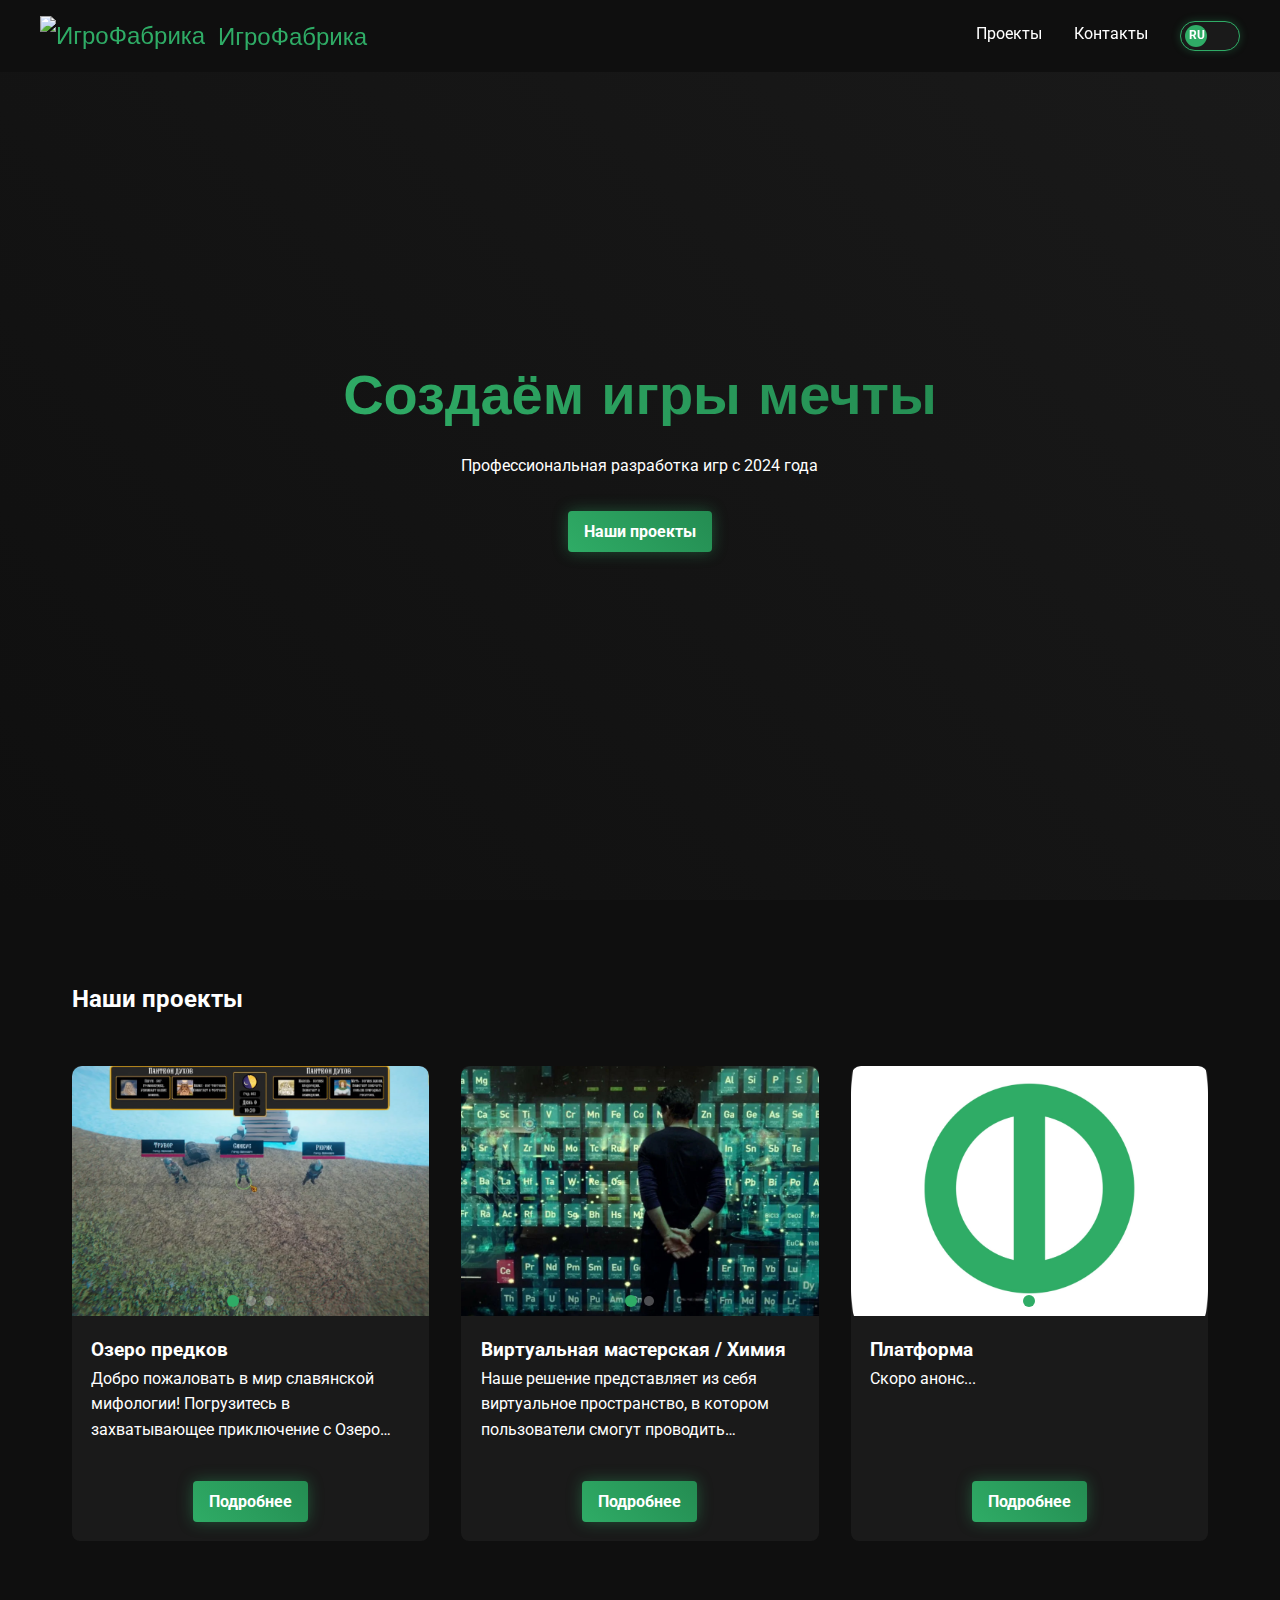
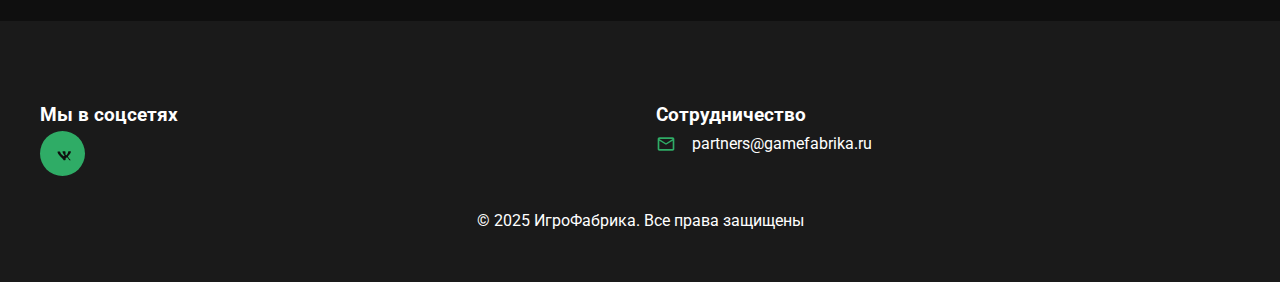
==== index.html @ 9f24ada5 "Настройка страницы подробнее о проектах" ====
<!DOCTYPE html>
<html lang="ru" data-theme="dark">
<head>
    <meta charset="UTF-8">
    <meta name="viewport" content="width=device-width, initial-scale=1.0">
    <link rel="icon" href="assets/LogoRounded.png">
    <title>ИгроФабрика</title>
    <link href="https://fonts.googleapis.com/css2?family=Orbitron:wght@400;700&family=Roboto:wght@300;400;700&display=swap" rel="stylesheet">
    <link rel="stylesheet" href="css/styles.css">
    <link rel="stylesheet" href="css/footer.css">
    <link rel="stylesheet" href="css/vk-frame.css">
    <link rel="stylesheet" href="css/projects.css">
</head>
<body>
    <nav class="navbar">
        <div class="nav-content">
            <a href="#" class="logo">
                <img src="assets/logo.png" alt="ИгроФабрика" class="logo-img noselect">
                <span data-i18n="logoText" class="noselect">ИгроФабрика</span>
            </a>
            <div class="controls">
                <div class="controls">
                      
                    <div class="nav-links">
                        <a href="#projects" data-i18n="projects" class="noselect">Проекты</a>
                        <!-- <a href="#about" data-i18n="about" class="noselect">О нас</a> -->
                        <a href="#contact" data-i18n="contact" class="noselect">Контакты</a>
                        <div class="switch-container">
                            <label class="theme-switch" style= "display: none;">
                                <input type="checkbox" id="themeToggle">
                                <span class="slider round">
                                    <span class="icon sun">☀️</span>
                                    <span class="icon moon">🌙</span>
                                </span>
                            </label>
                            
                            <label class="lang-switch">
                                <input type="checkbox" id="langToggle">
                                <span class="slider round">
                                    <span class="lang-ru noselect">RU</span>
                                    <span class="lang-en noselect">EN</span>
                                </span>
                            </label>
                        </div>
                    </div>
                   
                  
                </div>
            </div>
        </div>
    </nav>

    <section class="hero">
        <div class="hero-content">
            <h1 data-i18n="heroTitle">Создаём игры мечты</h1>
            <p data-i18n="heroSubtitle"></p>
            <a href="#projects" class="btn" style="margin-top: 2rem;" data-i18n="viewProjects">Наши проекты</a>
        </div>
    </section>

    <section class="section" id="projects">
        <h2 data-i18n="ourProjects">Наши проекты</h2>
        <div class="projects-grid">
            <!-- <div class="project-card">
                <img src="./assets/Logo.png" alt="Game 1" class="project-image">
                <div class="project-info">
                    <h3>Тайны Волшебного Леса</h3>
                    <p>Приключенческая RPG в мире магии и древних артефактов</p>
                    <a href="project.html" class="btn">Подробнее</a>
                </div>
            </div>
            <div class="project-card">
                <img src="./assets/Logo.png" alt="Game 2" class="project-image">
                <div class="project-info">
                    <h3>Космические Рейнджеры</h3>
                    <p>Экшен с элементами стратегии в открытом космосе</p>
                    <a href="project.html" class="btn">Подробнее</a>
                </div>
            </div> -->
        </div>
    </section>

<!-- 
    <section class="section" id="about">
        <h2 data-i18n="about">О нас</h2>
        <p data-i18n="aboutText">ИгроФабрика - современная студия разработки...</p>
    </section> -->


    <footer id="contact">
        <div class="footer-content">
            <div class="footer-section">
                <h3 data-i18n="socialTitle">Социальные сети</h3>
                <div class="social-grid">
                    <a href="https://vk.com/gamefabricstudio" target="_blank" class="social-link">
                        <svg class="social-icon" viewBox="0 0 24 24">
                            <path d="M12.7 18.3H13.8C13.8 18.3 14.2 18.3 14.4 18.1C14.5 18 14.6 17.7 14.6 17.4C14.6 17 14.6 16.6 14.7 16.3C14.8 16 15 15.8 15.2 15.7C15.4 15.6 15.7 15.6 15.9 15.6C16.3 15.6 16.6 15.7 16.8 15.9C17 16.1 17.2 16.4 17.3 16.7L18.4 18.3H19.8L18.2 16.4C17.7 15.7 17.3 15.2 17 14.7C16.9 14.5 17 14.3 17.2 14.1C17.8 13.5 18.4 12.8 18.9 12.1C19.4 11.4 19.8 10.7 19.9 10C20 9.6 19.8 9.3 19.4 9.3H17.8C17.6 9.3 17.4 9.4 17.3 9.6C17.2 9.8 17.1 10 17.1 10.2C17 10.6 16.8 11.2 16.5 11.7C16.2 12.2 15.9 12.6 15.6 12.9C15.4 13.1 15.1 13.2 14.9 13.1C14.8 13.1 14.7 13 14.6 12.9C14.5 12.8 14.5 12.7 14.5 12.6V10.1C14.5 9.7 14.3 9.3 13.9 9.3H11.9C11.7 9.3 11.5 9.5 11.5 9.7C11.5 10 11.6 10.3 11.7 10.6C12 11.5 12.6 12.3 13.1 13.1C13.3 13.4 13.5 13.6 13.5 13.8C13.5 13.9 13.4 14 13.3 14.1C13.2 14.2 13 14.2 12.9 14.2C12.3 14.1 11.4 13.5 10.7 12.6C9.9 11.6 9.4 10.6 9.3 10.2C9.3 10 9.2 9.8 9 9.7C8.9 9.6 8.7 9.5 8.5 9.5H7C6.6 9.5 6.4 9.8 6.5 10.1C6.6 10.9 7.4 12.4 8.9 14.1C10.5 15.9 12.1 16.8 12.7 18.3Z"/>
                        </svg>
                    </a>
                    
                    <!-- <a href="https://t.me" target="_blank" class="social-link">
                        <svg class="social-icon" viewBox="0 0 24 24">
                            <path d="M9.78 18.65L10.06 14.42L17.74 7.5C18.08 7.19 17.67 7.04 17.22 7.31L7.74 13.3L3.64 12C2.76 11.75 2.75 11.14 3.84 10.7L19.81 4.54C20.54 4.21 21.24 4.72 20.96 5.84L18.24 18.65C18.05 19.56 17.5 19.78 16.74 19.36L12.6 16.3L10.61 18.23C10.38 18.46 10.19 18.65 9.78 18.65Z"/>
                        </svg>
                    </a>
    
                    <a href="https://youtube.com" target="_blank" class="social-link">
                        <svg class="social-icon" viewBox="0 0 24 24">
                            <path d="M10 16.5L16 12L10 7.5V16.5M12 2C17.5 2 22 6.5 22 12C22 17.5 17.5 22 12 22C6.5 22 2 17.5 2 12C2 6.5 6.5 2 12 2Z"/>
                        </svg>
                    </a> -->
                </div>
            </div>
    
            <div class="footer-section">
                <h3 data-i18n="cooperation">Сотрудничество</h3>
                <div class="contact-info">
                    <div class="contact-item">
                        <svg class="contact-icon" viewBox="0 0 24 24">
                            <path d="M22 6C22 4.9 21.1 4 20 4H4C2.9 4 2 4.9 2 6V18C2 19.1 2.9 20 4 20H20C21.1 20 22 19.1 22 18V6M20 6L12 11L4 6H20M20 18H4V8L12 13L20 8V18Z"/>
                        </svg>
                        <a href="mailto:partners@gamefabrika.ru" class="contact-link">partners@gamefabrika.ru</a>
                    </div>
                    
                    <!-- <div class="contact-item">
                        <svg class="contact-icon" viewBox="0 0 24 24">
                            <path d="M6.62 10.79C8.06 13.62 10.38 15.94 13.21 17.38L15.41 15.18C15.69 14.9 16.08 14.82 16.43 14.93C17.55 15.3 18.75 15.5 20 15.5C20.55 15.5 21 15.95 21 16.5V20C21 20.55 20.55 21 20 21C10.61 21 3 13.39 3 4C3 3.45 3.45 3 4 3H7.5C8.05 3 8.5 3.45 8.5 4C8.5 5.25 8.7 6.45 9.07 7.57C9.18 7.92 9.1 8.31 8.82 8.59L6.62 10.79Z"/>
                        </svg>
                        <a href="tel:+78005553535" class="contact-link">+7 (800) 555-35-35</a>
                    </div> -->
                </div>
            </div>
    
            <!-- <div class="footer-section">
                <h3 data-i18n="linksTitle">Полезное</h3>
                <nav class="footer-nav">
                    <a href="/careers" data-i18n="linkCareers">Вакансии</a>
                    <a href="/docs" data-i18n="linkDocs">Документация</a>
                    <a href="/press" data-i18n="linkPress">Пресс-центр</a>
                </nav>
            </div> -->
        </div>
    
        <div class="footer-bottom">
            <p data-i18n="copyright">© 2023 ИгроФабрика. Все права защищены</p>
        </div>
    </footer>

    <script src="js/script.js"></script>
    <script src="js/project.js"></script>
</body>
</html>
---- css/styles.css ----
:root {
    --primary-color: #2fac66;
    --primary-dark: #248c52;
    --text-color: #ffffff;
    --bg-color: #0f0f0f;
    --section-bg: #1a1a1a;
}

[data-theme="light"] {
    --text-color: #0f0f0f;
    --bg-color: #ffffff;
    --section-bg: #f5f5f5;
}

* {
    margin: 0;
    padding: 0;
    box-sizing: border-box;
}

body {
    font-family: 'Roboto', sans-serif;
    background-color: var(--bg-color);
    color: var(--text-color);
    line-height: 1.6;
    transition: background-color 0.3s, color 0.3s;
}

.navbar {
    position: fixed;
    top: 0;
    width: 100%;
    background: rgba(15, 15, 15, 0.95);
    padding: 1rem 2rem;
    z-index: 1000;
    backdrop-filter: blur(10px);
}

[data-theme="light"] .navbar {
    background: rgba(255, 255, 255, 0.95);
}

.nav-content {
    max-width: 1200px;
    margin: 0 auto;
    display: flex;
    justify-content: space-between;
    align-items: center;
}

* {
    margin: 0;
    padding: 0;
    box-sizing: border-box;
}

body {
    font-family: 'Roboto', sans-serif;
    background-color: #0f0f0f;
    color: #ffffff;
    line-height: 1.6;
}

.navbar {
    position: fixed;
    top: 0;
    width: 100%;
    background: rgba(15, 15, 15, 0.95);
    padding: 1rem 2rem;
    z-index: 1000;
    backdrop-filter: blur(10px);
}

.nav-content {
    max-width: 1200px;
    margin: 0 auto;
    display: flex;
    justify-content: space-between;
    align-items: center;
}

.logo {
    font-family: 'Orbitron', sans-serif;
    font-size: 1.5rem;
    color: #2fac66;
    text-decoration: none;
    display: flex;
    align-items: center;
    gap: 0.8rem;
}

.logo img {
    height: 40px;
}

.nav-links {
    display: flex;
    gap: 2rem;
}

.nav-links a {
    color: #ffffff;
    text-decoration: none;
    transition: color 0.3s;
}

.nav-links a:hover {
    color: #2fac66;
}

.hero {
    height: 100vh;
    display: flex;
    align-items: center;
    justify-content: center;
    text-align: center;
    background: linear-gradient(45deg, #0f0f0f 0%, #1a1a1a 100%);
    padding: 0 2rem;
}

.hero-content {
    max-width: 800px;
}

h1 {
    font-family: 'Orbitron', sans-serif;
    font-size: 3.5rem;
    margin-bottom: 1rem;
    background: linear-gradient(45deg, #2fac66, #248c52);
    -webkit-background-clip: text;
    -webkit-text-fill-color: transparent;
}

.section {
    padding: 5rem 2rem;
    max-width: 1200px;
    margin: 0 auto;
}

.btn {
    display: inline-block;
    padding: 0.8rem 1.5rem;
    background: linear-gradient(45deg, #2fac66, #248c52);
    color: #000;
    text-decoration: none;
    border-radius: 5px;
    font-weight: bold;
    transition: transform 0.3s;
}

.btn:hover {
    transform: scale(1.05);
}

.noselect {
    -webkit-touch-callout: none; /* iOS Safari */
      -webkit-user-select: none; /* Safari */
       -khtml-user-select: none; /* Konqueror HTML */
         -moz-user-select: none; /* Old versions of Firefox */
          -ms-user-select: none; /* Internet Explorer/Edge */
              user-select: none; /* Non-prefixed version, currently
                                    supported by Chrome, Edge, Opera and Firefox */
  }

@media (max-width: 768px) {
    .nav-links {
        display: none;
    }

    h1 {
        font-size: 2.5rem;
    }

    .section {
        padding: 3rem 1rem;
    }

    .logo {
        font-size: 1.2rem;
    }
    
    .logo img {
        height: 30px;
    }
}
/* Стили для переключателей */
.switch-container {
    display: flex;
    gap: 15px;
    align-items: center;
}

.theme-switch, .lang-switch {
    position: relative;
    display: inline-block;
    width: 60px;
    height: 30px;
}

.theme-switch input, .lang-switch input {
    opacity: 0;
    width: 0;
    height: 0;
}

.slider {
    position: absolute;
    cursor: pointer;
    top: 0;
    left: 0;
    right: 0;
    bottom: 0;
    background-color: var(--section-bg);
    transition: .4s;
    border: 1px solid var(--primary-color);
}

.slider:before {
    position: absolute;
    content: "";
    height: 22px;
    width: 22px;
    left: 4px;
    bottom: 3px;
    background-color: var(--primary-color);
    transition: .4s;
}

.slider.round {
    border-radius: 34px;
}

.slider.round:before {
    border-radius: 50%;
}

input:checked + .slider {
    background-color: var(--section-bg);
}

input:checked + .slider:before {
    transform: translateX(28px);
}

/* Иконки и текст внутри переключателей */
.theme-switch .icon {
    position: absolute;
    top: 50%;
    transform: translateY(-50%);
    font-size: 14px;
    transition: opacity 0.3s;
}

.sun { left: 6px; }
.moon { right: 6px; }
input:checked ~ .slider .sun { opacity: 0; }
input:not(:checked) ~ .slider .moon { opacity: 0; }

.lang-switch .lang-ru,
.lang-switch .lang-en {
    position: absolute;
    top: 50%;
    transform: translateY(-50%);
    font-size: 12px;
    font-weight: bold;
    transition: opacity 0.3s;
}

.lang-ru { left: 8px; }
.lang-en { right: 8px; }
input:checked ~ .slider .lang-ru { opacity: 0; }
input:not(:checked) ~ .slider .lang-en { opacity: 0; }



/* Добавьте эти стили в конец файла styles.css */

/* Свечение для основных кнопок */
.btn {
    box-shadow: 0 0 15px rgba(47, 172, 102, 0.4);
    transition: all 0.3s ease;
}

.btn:hover {
    box-shadow: 0 0 25px rgba(47, 172, 102, 0.6);
}

/* Свечение для переключателей */
.slider {
    box-shadow: 0 0 8px rgba(47, 172, 102, 0.3);
}

input:checked + .slider {
    box-shadow: 0 0 12px rgba(47, 172, 102, 0.5);
}

/* Анимация свечения */
@keyframes glow {
    0% { box-shadow: 0 0 10px rgba(47, 172, 102, 0.3); }
    50% { box-shadow: 0 0 20px rgba(47, 172, 102, 0.5); }
    100% { box-shadow: 0 0 10px rgba(47, 172, 102, 0.3); }
}

.theme-switch:hover .slider,
.lang-switch:hover .slider {
    animation: glow 1.5s infinite;
}
---- css/footer.css ----
.footer-content {
    display: grid;
    grid-template-columns: repeat(auto-fit, minmax(250px, 1fr));
    gap: 2rem;
    align-items: start;
    max-width: 1200px;
    margin: 0 auto;
    padding: 2rem 0;
}

.social-grid {
    display: grid;
    grid-template-columns: repeat(3, 1fr);
    gap: 1rem;
}

.social-link {
    display: flex;
    align-items: center;
    justify-content: center;
    width: 45px;
    height: 45px;
    border-radius: 50%;
    background: var(--primary-color);
    transition: all 0.3s;
}

.social-icon {
    width: 24px;
    height: 24px;
    fill: var(--bg-color);
}

.social-link:hover {
    transform: translateY(-3px);
    box-shadow: 0 5px 15px rgba(47, 172, 102, 0.4);
}

.contact-info {
    display: flex;
    flex-direction: column;
    gap: 1rem;
}

.contact-item {
    display: flex;
    align-items: center;
    gap: 1rem;
}

.contact-icon {
    width: 20px;
    height: 20px;
    flex-shrink: 0;
    fill: var(--primary-color);
}

.contact-link {
    color: var(--text-color);
    text-decoration: none;
    transition: color 0.3s;
}

.contact-link:hover {
    color: var(--primary-color);
}

.footer-nav {
    display: flex;
    flex-direction: column;
    gap: 0.8rem;
}

.footer-nav a {
    color: var(--text-color);
    text-decoration: none;
    transition: color 0.3s;
}

.footer-nav a:hover {
    color: var(--primary-color);
    padding-left: 5px;
}

footer {
    background: #1a1a1a;
    padding: 3rem 2rem;
    text-align: left;
}

.footer-bottom p {
    text-align: center;
}

@media (max-width: 768px) {
    .footer-content {
        grid-template-columns: 1fr;
        text-align: center;
    }
    
    .social-grid {
        justify-content: center;
    }
    
    .contact-item {
        justify-content: center;
    }
    
    .footer-nav {
        align-items: center;
    }
}
---- css/vk-frame.css ----
/* Добавьте в styles.css */
.vk-container {
    max-width: 1000px;
    margin: 0 auto;
    border-radius: 15px;
    overflow: hidden;
    box-shadow: 0 10px 30px rgba(47, 172, 102, 0.2);
}

.vk-frame {
    border: none;
    min-height: 400px;
    background: var(--bg-color);
}

@media (max-width: 768px) {
    .vk-container {
        border-radius: 10px;
        margin: 0 1rem;
    }
    
    .vk-frame {
        height: 500px;
    }
}
---- css/projects.css ----
.projects-grid {
    display: grid;
    grid-template-columns: repeat(auto-fit, minmax(350px, 1fr));
    gap: 2rem;
    margin-top: 3rem;
}

.project-card {
    background: #1a1a1a;
    border-radius: 10px;
    overflow: hidden;
    transition: transform 0.3s;
}

.project-card:hover {
    transform: translateY(-5px);
}

.project-image {
    width: 100%;
    height: 200px;
    object-fit: cover;
}





.project-card {
    display: flex;
    flex-direction: column;
    height: 100%; /* или фиксированная высота, если нужно */
    border-radius: 8px;
    overflow: hidden;
}

.mini-slider {
    flex: 0 0 auto; /* Не растягиваем слайдер */
}

.project-info {
    flex: 1; /* Растягиваем блок с информацией */
    padding: 1.2rem;
    overflow: hidden; /* Обрезаем текст, если он превышает высоту */
}

.project-info h3 {
    margin-top: 0;
}

.project-info p {
    margin: 0;
    display: -webkit-box;
    -webkit-line-clamp: 3; /* Ограничиваем количество строк */
    -webkit-box-orient: vertical;
    overflow: hidden;
    text-overflow: ellipsis;
    text-align: start;
}

.project-actions {
    flex: 0 0 auto; /* Не растягиваем блок с кнопкой */
    padding: 1.2rem;
    text-align: center;
}

.btn {
    display: inline-block;
    padding: 8px 16px;
    background-color: #007bff;
    color: white;
    text-decoration: none;
    border-radius: 4px;
}

/* .project-info {
    padding: 1.5rem;
}
.project-actions {
    padding: 1.5rem;
    margin-top: auto;
}

.project-info p{
    margin: 0;
    overflow: hidden;
    text-overflow: ellipsis;
    display: -webkit-box;
    -webkit-line-clamp: 4; 
    -webkit-box-orient: vertical;
} */




.mini-slider {
    position: relative;
    height: 250px;
    overflow: hidden;
    border-radius: 10px 10px 0 0;
}

.mini-slide {
    position: absolute;
    width: 100%;
    height: 100%;
    opacity: 0;
    transition: all 0.5s ease;
    transform: scale(0.95);
}

.mini-slide.active {
    opacity: 1;
    transform: scale(1);
}

.mini-slide img {
    width: 100%;
    height: 100%;
    object-fit: cover;
    transition: transform 0.3s ease;
}

.mini-slide:hover img {
    transform: scale(1.05);
}

.mini-dots {
    position: absolute;
    bottom: 10px;
    left: 50%;
    transform: translateX(-50%);
    display: flex;
    gap: 8px;
    z-index: 2;
}

.mini-dot {
    width: 10px;
    height: 10px;
    border-radius: 50%;
    background: rgba(255, 255, 255, 0.3);
    cursor: pointer;
    transition: all 0.3s ease;
}

.mini-dot.active {
    background: var(--primary-color);
    transform: scale(1.2);
}

/* Анимация карточки */
.game-card:hover .mini-slide img {
    transform: scale(1.05);
}

@media (max-width: 768px) {
    .mini-slider {
        height: 200px;
    }
    
    .mini-dot {
        width: 8px;
        height: 8px;
    }
}
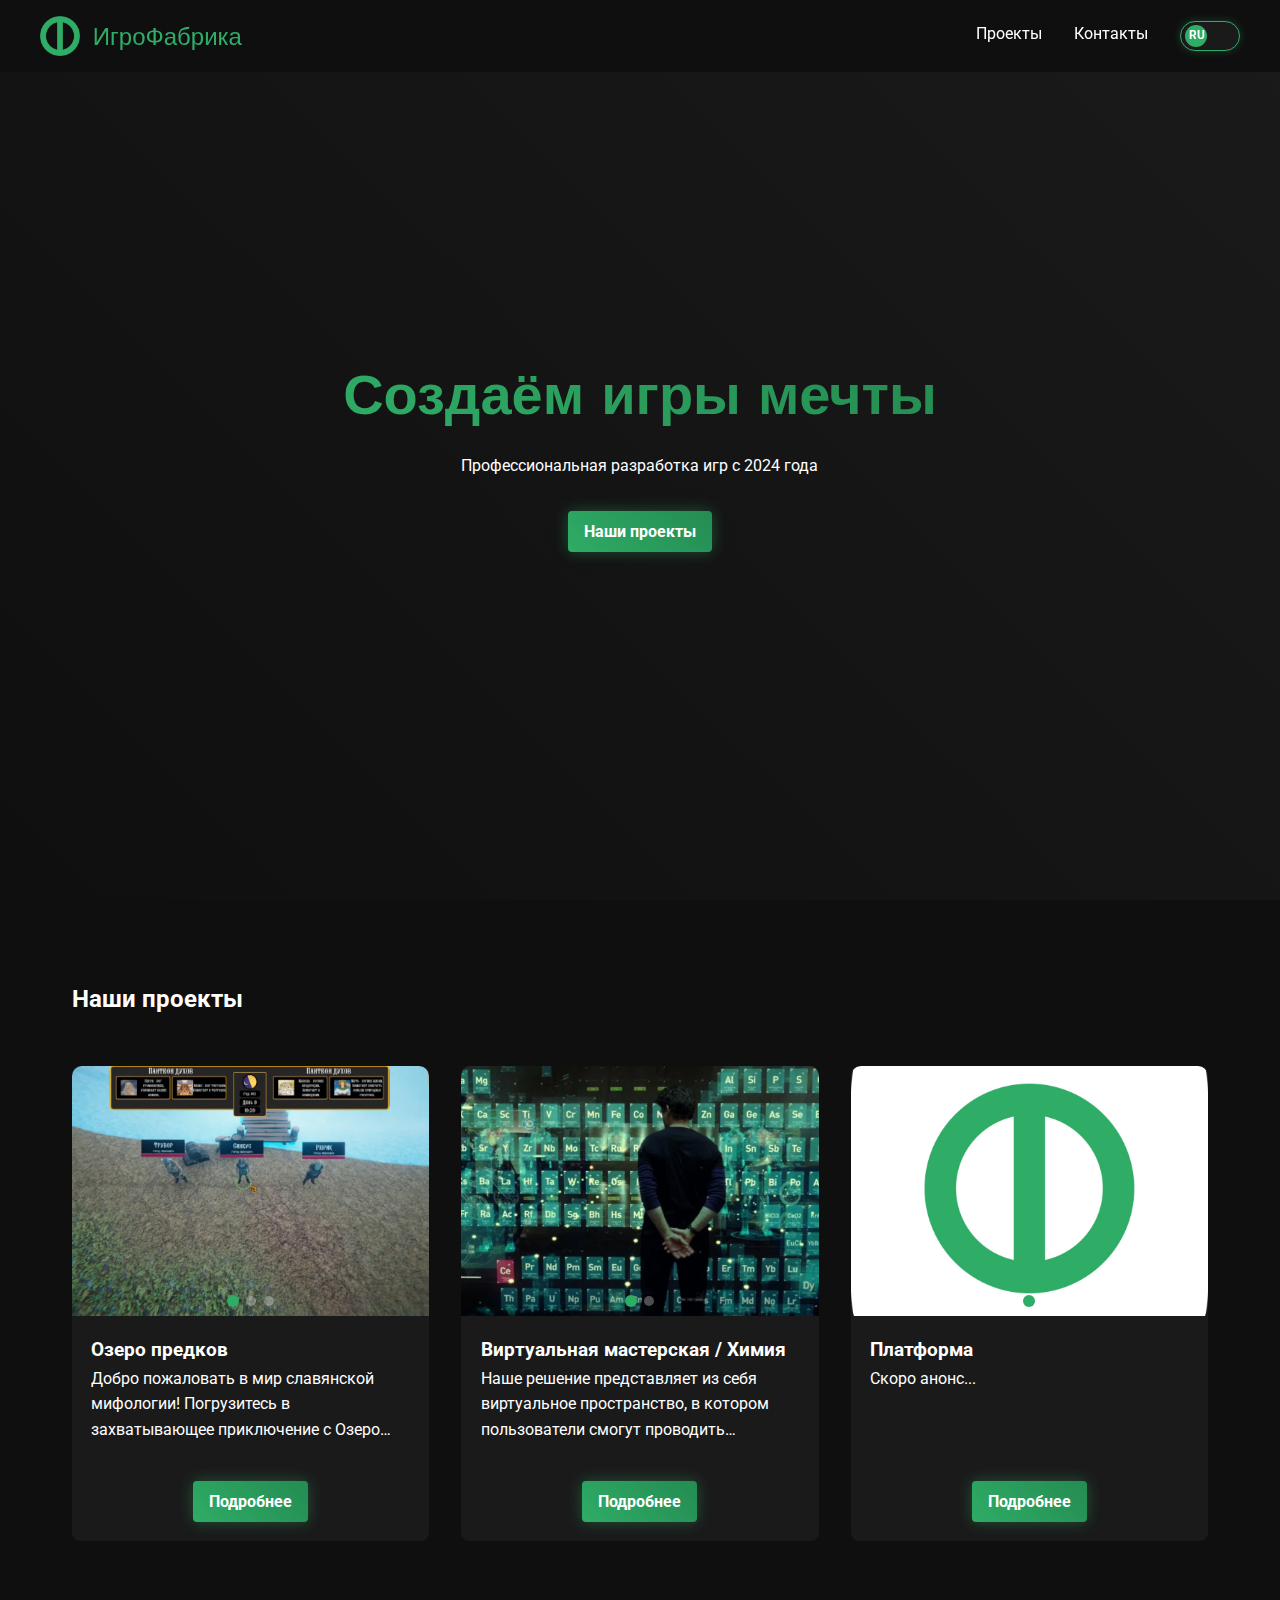
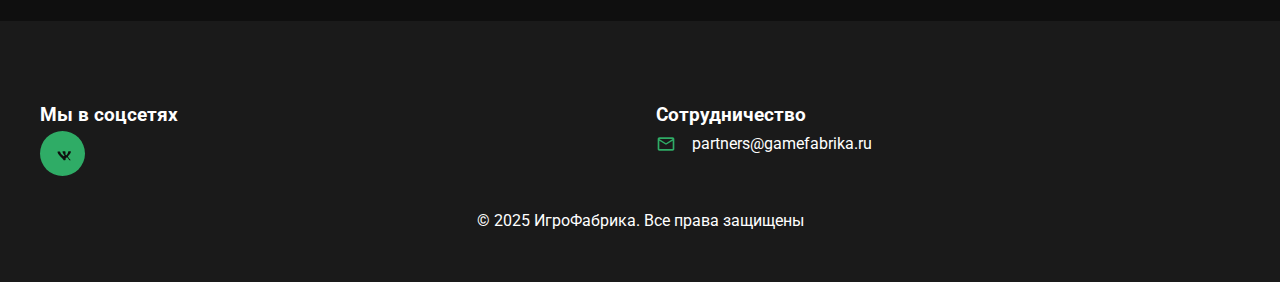
==== commit 58322c1e: "Фикс путей на отностиельные" ====
--- a/index.html
+++ b/index.html
@@ -15,7 +15,7 @@
     <nav class="navbar">
         <div class="nav-content">
             <a href="#" class="logo">
-                <img src="assets/logo.png" alt="ИгроФабрика" class="logo-img noselect">
+                <img src="./assets/Logo.png" alt="ИгроФабрика" class="logo-img noselect">
                 <span data-i18n="logoText" class="noselect">ИгроФабрика</span>
             </a>
             <div class="controls">
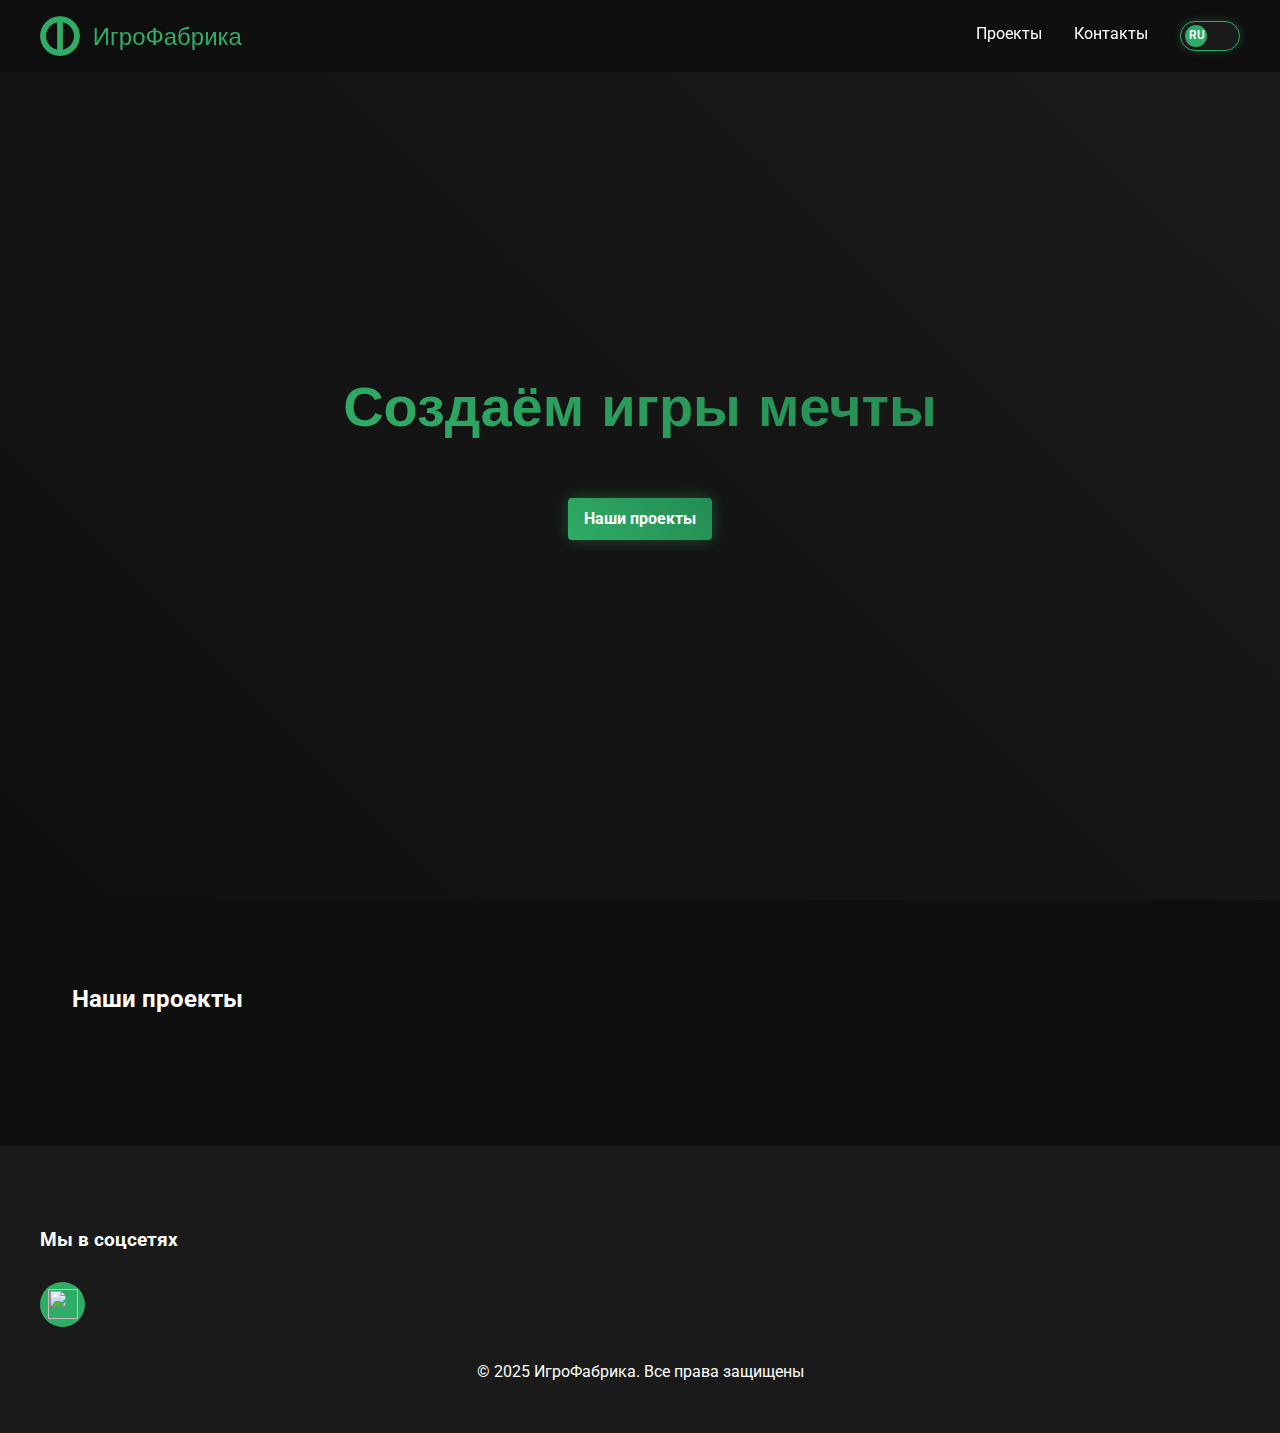
==== commit 67be95af: "Фикс перключения языков" ====
--- a/index.html
+++ b/index.html
@@ -8,47 +8,13 @@
     <link href="https://fonts.googleapis.com/css2?family=Orbitron:wght@400;700&family=Roboto:wght@300;400;700&display=swap" rel="stylesheet">
     <link rel="stylesheet" href="css/styles.css">
     <link rel="stylesheet" href="css/footer.css">
-    <link rel="stylesheet" href="css/vk-frame.css">
     <link rel="stylesheet" href="css/projects.css">
+
+    
+    <script src="js/script.js"></script>
 </head>
 <body>
-    <nav class="navbar">
-        <div class="nav-content">
-            <a href="#" class="logo">
-                <img src="./assets/Logo.png" alt="ИгроФабрика" class="logo-img noselect">
-                <span data-i18n="logoText" class="noselect">ИгроФабрика</span>
-            </a>
-            <div class="controls">
-                <div class="controls">
-                      
-                    <div class="nav-links">
-                        <a href="#projects" data-i18n="projects" class="noselect">Проекты</a>
-                        <!-- <a href="#about" data-i18n="about" class="noselect">О нас</a> -->
-                        <a href="#contact" data-i18n="contact" class="noselect">Контакты</a>
-                        <div class="switch-container">
-                            <label class="theme-switch" style= "display: none;">
-                                <input type="checkbox" id="themeToggle">
-                                <span class="slider round">
-                                    <span class="icon sun">☀️</span>
-                                    <span class="icon moon">🌙</span>
-                                </span>
-                            </label>
-                            
-                            <label class="lang-switch">
-                                <input type="checkbox" id="langToggle">
-                                <span class="slider round">
-                                    <span class="lang-ru noselect">RU</span>
-                                    <span class="lang-en noselect">EN</span>
-                                </span>
-                            </label>
-                        </div>
-                    </div>
-                   
-                  
-                </div>
-            </div>
-        </div>
-    </nav>
+    <nav class="navbar" id="navbar"></nav>
 
     <section class="hero">
         <div class="hero-content">
@@ -87,66 +53,7 @@
     </section> -->
 
 
-    <footer id="contact">
-        <div class="footer-content">
-            <div class="footer-section">
-                <h3 data-i18n="socialTitle">Социальные сети</h3>
-                <div class="social-grid">
-                    <a href="https://vk.com/gamefabricstudio" target="_blank" class="social-link">
-                        <svg class="social-icon" viewBox="0 0 24 24">
-                            <path d="M12.7 18.3H13.8C13.8 18.3 14.2 18.3 14.4 18.1C14.5 18 14.6 17.7 14.6 17.4C14.6 17 14.6 16.6 14.7 16.3C14.8 16 15 15.8 15.2 15.7C15.4 15.6 15.7 15.6 15.9 15.6C16.3 15.6 16.6 15.7 16.8 15.9C17 16.1 17.2 16.4 17.3 16.7L18.4 18.3H19.8L18.2 16.4C17.7 15.7 17.3 15.2 17 14.7C16.9 14.5 17 14.3 17.2 14.1C17.8 13.5 18.4 12.8 18.9 12.1C19.4 11.4 19.8 10.7 19.9 10C20 9.6 19.8 9.3 19.4 9.3H17.8C17.6 9.3 17.4 9.4 17.3 9.6C17.2 9.8 17.1 10 17.1 10.2C17 10.6 16.8 11.2 16.5 11.7C16.2 12.2 15.9 12.6 15.6 12.9C15.4 13.1 15.1 13.2 14.9 13.1C14.8 13.1 14.7 13 14.6 12.9C14.5 12.8 14.5 12.7 14.5 12.6V10.1C14.5 9.7 14.3 9.3 13.9 9.3H11.9C11.7 9.3 11.5 9.5 11.5 9.7C11.5 10 11.6 10.3 11.7 10.6C12 11.5 12.6 12.3 13.1 13.1C13.3 13.4 13.5 13.6 13.5 13.8C13.5 13.9 13.4 14 13.3 14.1C13.2 14.2 13 14.2 12.9 14.2C12.3 14.1 11.4 13.5 10.7 12.6C9.9 11.6 9.4 10.6 9.3 10.2C9.3 10 9.2 9.8 9 9.7C8.9 9.6 8.7 9.5 8.5 9.5H7C6.6 9.5 6.4 9.8 6.5 10.1C6.6 10.9 7.4 12.4 8.9 14.1C10.5 15.9 12.1 16.8 12.7 18.3Z"/>
-                        </svg>
-                    </a>
-                    
-                    <!-- <a href="https://t.me" target="_blank" class="social-link">
-                        <svg class="social-icon" viewBox="0 0 24 24">
-                            <path d="M9.78 18.65L10.06 14.42L17.74 7.5C18.08 7.19 17.67 7.04 17.22 7.31L7.74 13.3L3.64 12C2.76 11.75 2.75 11.14 3.84 10.7L19.81 4.54C20.54 4.21 21.24 4.72 20.96 5.84L18.24 18.65C18.05 19.56 17.5 19.78 16.74 19.36L12.6 16.3L10.61 18.23C10.38 18.46 10.19 18.65 9.78 18.65Z"/>
-                        </svg>
-                    </a>
-    
-                    <a href="https://youtube.com" target="_blank" class="social-link">
-                        <svg class="social-icon" viewBox="0 0 24 24">
-                            <path d="M10 16.5L16 12L10 7.5V16.5M12 2C17.5 2 22 6.5 22 12C22 17.5 17.5 22 12 22C6.5 22 2 17.5 2 12C2 6.5 6.5 2 12 2Z"/>
-                        </svg>
-                    </a> -->
-                </div>
-            </div>
-    
-            <div class="footer-section">
-                <h3 data-i18n="cooperation">Сотрудничество</h3>
-                <div class="contact-info">
-                    <div class="contact-item">
-                        <svg class="contact-icon" viewBox="0 0 24 24">
-                            <path d="M22 6C22 4.9 21.1 4 20 4H4C2.9 4 2 4.9 2 6V18C2 19.1 2.9 20 4 20H20C21.1 20 22 19.1 22 18V6M20 6L12 11L4 6H20M20 18H4V8L12 13L20 8V18Z"/>
-                        </svg>
-                        <a href="mailto:partners@gamefabrika.ru" class="contact-link">partners@gamefabrika.ru</a>
-                    </div>
-                    
-                    <!-- <div class="contact-item">
-                        <svg class="contact-icon" viewBox="0 0 24 24">
-                            <path d="M6.62 10.79C8.06 13.62 10.38 15.94 13.21 17.38L15.41 15.18C15.69 14.9 16.08 14.82 16.43 14.93C17.55 15.3 18.75 15.5 20 15.5C20.55 15.5 21 15.95 21 16.5V20C21 20.55 20.55 21 20 21C10.61 21 3 13.39 3 4C3 3.45 3.45 3 4 3H7.5C8.05 3 8.5 3.45 8.5 4C8.5 5.25 8.7 6.45 9.07 7.57C9.18 7.92 9.1 8.31 8.82 8.59L6.62 10.79Z"/>
-                        </svg>
-                        <a href="tel:+78005553535" class="contact-link">+7 (800) 555-35-35</a>
-                    </div> -->
-                </div>
-            </div>
-    
-            <!-- <div class="footer-section">
-                <h3 data-i18n="linksTitle">Полезное</h3>
-                <nav class="footer-nav">
-                    <a href="/careers" data-i18n="linkCareers">Вакансии</a>
-                    <a href="/docs" data-i18n="linkDocs">Документация</a>
-                    <a href="/press" data-i18n="linkPress">Пресс-центр</a>
-                </nav>
-            </div> -->
-        </div>
-    
-        <div class="footer-bottom">
-            <p data-i18n="copyright">© 2023 ИгроФабрика. Все права защищены</p>
-        </div>
-    </footer>
+    <footer id="contact"></footer>
 
-    <script src="js/script.js"></script>
-    <script src="js/project.js"></script>
 </body>
 </html>